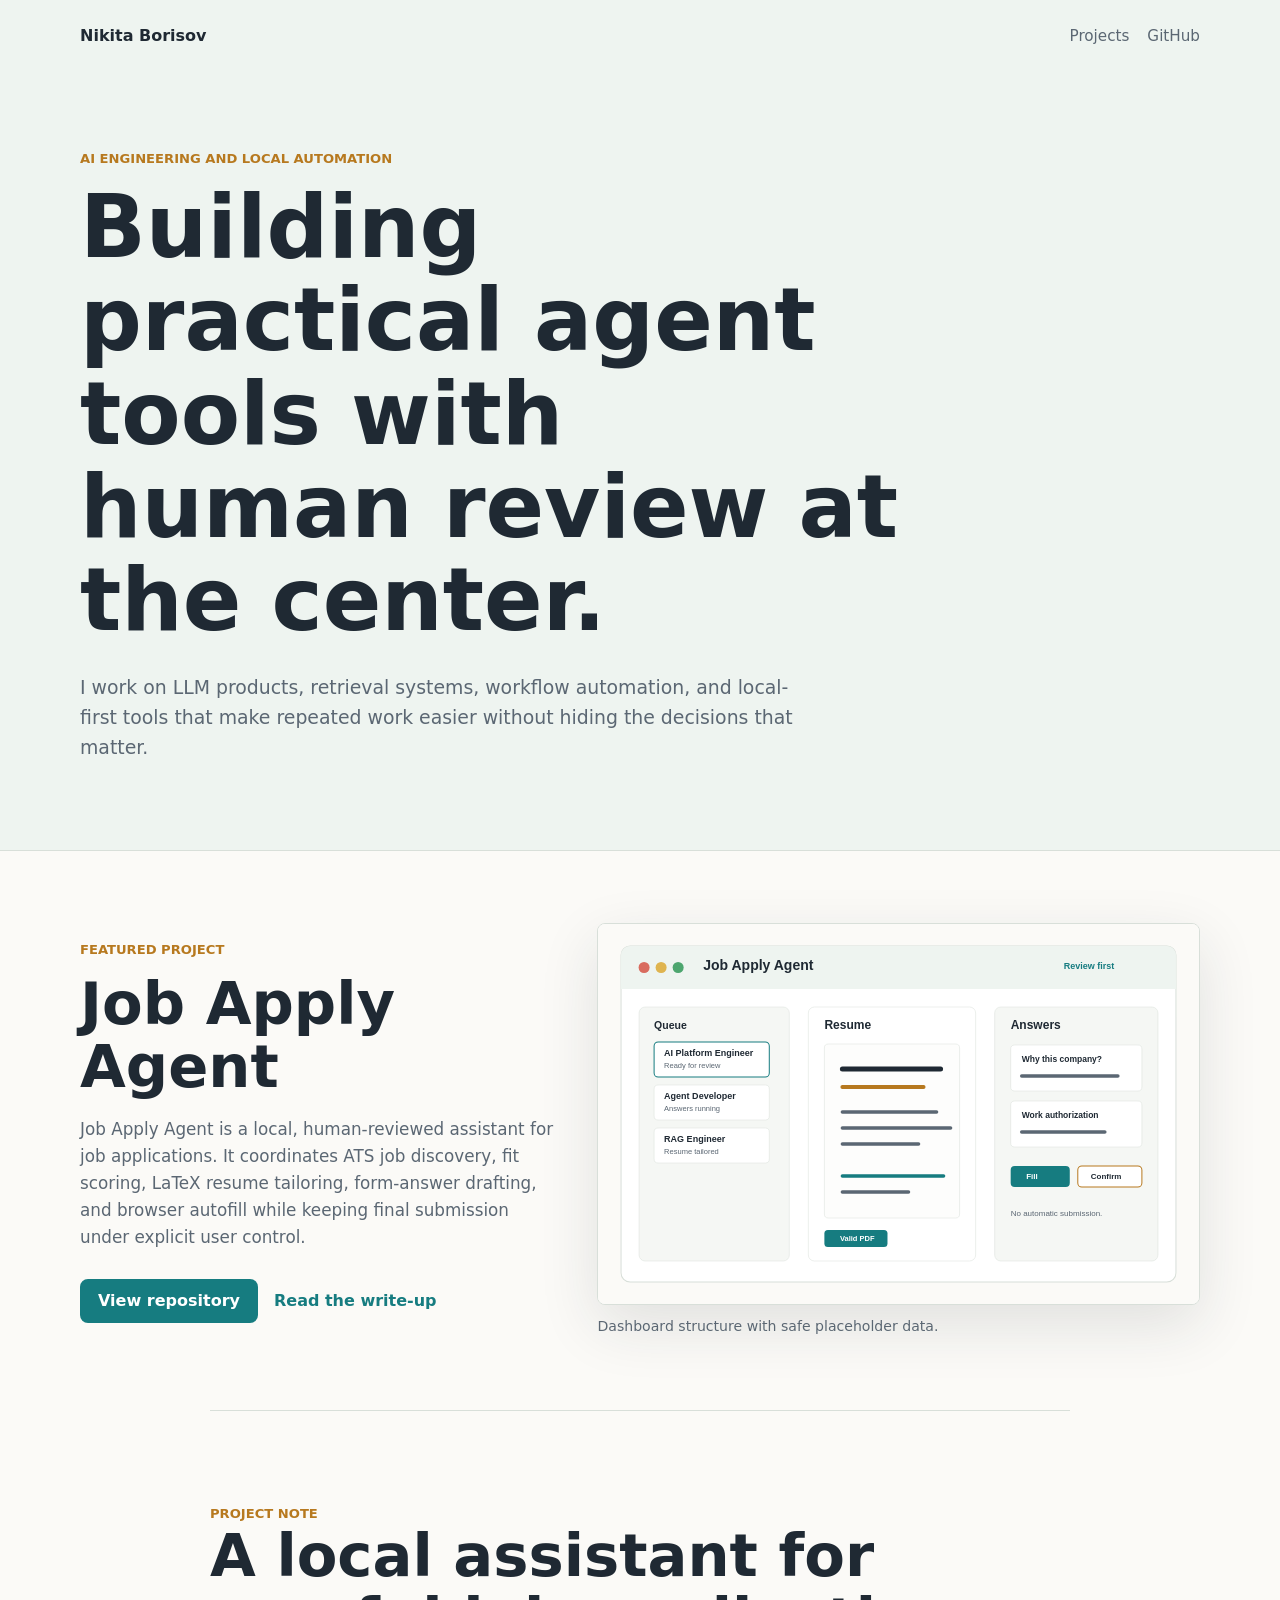
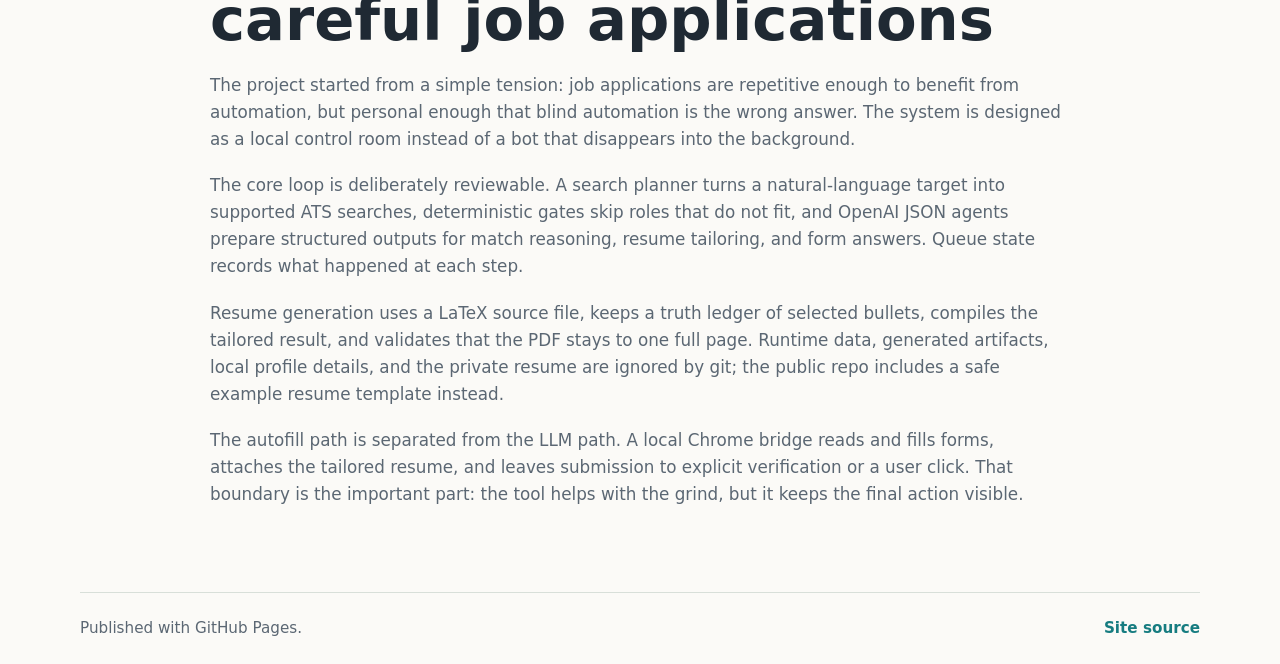
==== index.html @ 4c749dfc "Publish personal site" ====
<!doctype html>
<html lang="en">
  <head>
    <meta charset="utf-8">
    <meta name="viewport" content="width=device-width, initial-scale=1">
    <title>Nikita Borisov</title>
    <meta name="description" content="Nikita Borisov's personal site and project notes.">
    <link rel="stylesheet" href="styles.css">
  </head>
  <body>
    <header class="site-header">
      <nav class="nav" aria-label="Primary navigation">
        <a class="brand" href="/">Nikita Borisov</a>
        <div class="nav-links">
          <a href="#projects">Projects</a>
          <a href="https://github.com/nikitab724">GitHub</a>
        </div>
      </nav>
      <div class="intro">
        <p class="eyebrow">AI engineering and local automation</p>
        <h1>Building practical agent tools with human review at the center.</h1>
        <p class="intro-copy">
          I work on LLM products, retrieval systems, workflow automation, and
          local-first tools that make repeated work easier without hiding the
          decisions that matter.
        </p>
      </div>
    </header>

    <main>
      <section id="projects" class="project-feature" aria-labelledby="job-agent-title">
        <div class="feature-copy">
          <p class="eyebrow">Featured project</p>
          <h2 id="job-agent-title">Job Apply Agent</h2>
          <p>
            Job Apply Agent is a local, human-reviewed assistant for job
            applications. It coordinates ATS job discovery, fit scoring,
            LaTeX resume tailoring, form-answer drafting, and browser autofill
            while keeping final submission under explicit user control.
          </p>
          <div class="actions">
            <a class="button" href="https://github.com/nikitab724/job-apply-agent">View repository</a>
            <a class="text-link" href="#job-apply-agent-writeup">Read the write-up</a>
          </div>
        </div>
        <figure class="project-visual">
          <img src="assets/job-apply-agent-dashboard.svg" alt="Dashboard mockup showing a job queue, resume status, and review controls.">
          <figcaption>Dashboard structure with safe placeholder data.</figcaption>
        </figure>
      </section>

      <article id="job-apply-agent-writeup" class="writeup" aria-labelledby="writeup-title">
        <p class="eyebrow">Project note</p>
        <h2 id="writeup-title">A local assistant for careful job applications</h2>
        <p>
          The project started from a simple tension: job applications are
          repetitive enough to benefit from automation, but personal enough
          that blind automation is the wrong answer. The system is designed as
          a local control room instead of a bot that disappears into the
          background.
        </p>
        <p>
          The core loop is deliberately reviewable. A search planner turns a
          natural-language target into supported ATS searches, deterministic
          gates skip roles that do not fit, and OpenAI JSON agents prepare
          structured outputs for match reasoning, resume tailoring, and form
          answers. Queue state records what happened at each step.
        </p>
        <p>
          Resume generation uses a LaTeX source file, keeps a truth ledger of
          selected bullets, compiles the tailored result, and validates that the
          PDF stays to one full page. Runtime data, generated artifacts, local
          profile details, and the private resume are ignored by git; the public
          repo includes a safe example resume template instead.
        </p>
        <p>
          The autofill path is separated from the LLM path. A local Chrome
          bridge reads and fills forms, attaches the tailored resume, and leaves
          submission to explicit verification or a user click. That boundary is
          the important part: the tool helps with the grind, but it keeps the
          final action visible.
        </p>
      </article>
    </main>

    <footer class="footer">
      <span>Published with GitHub Pages.</span>
      <a href="https://github.com/nikitab724/nikitab724.github.io">Site source</a>
    </footer>
  </body>
</html>
---- styles.css ----
:root {
  color-scheme: light;
  --ink: #1f2933;
  --muted: #5b6773;
  --paper: #fbfaf7;
  --band: #eef4f0;
  --line: #d8dfd9;
  --teal: #167c80;
  --teal-dark: #0f5558;
  --gold: #b7791f;
  --white: #ffffff;
}

* {
  box-sizing: border-box;
}

html {
  scroll-behavior: smooth;
}

body {
  margin: 0;
  background: var(--paper);
  color: var(--ink);
  font-family: Inter, ui-sans-serif, system-ui, -apple-system, BlinkMacSystemFont, "Segoe UI", sans-serif;
  line-height: 1.6;
}

a {
  color: inherit;
}

.site-header {
  background: var(--band);
  border-bottom: 1px solid var(--line);
}

.nav {
  width: min(1120px, calc(100% - 32px));
  margin: 0 auto;
  min-height: 72px;
  display: flex;
  align-items: center;
  justify-content: space-between;
  gap: 20px;
}

.brand {
  font-weight: 800;
  text-decoration: none;
  font-size: 1rem;
}

.nav-links {
  display: flex;
  align-items: center;
  gap: 18px;
  color: var(--muted);
  font-size: 0.95rem;
}

.nav-links a {
  text-decoration: none;
}

.nav-links a:hover,
.text-link:hover {
  color: var(--teal-dark);
}

.intro {
  width: min(1120px, calc(100% - 32px));
  margin: 0 auto;
  padding: 76px 0 88px;
}

.eyebrow {
  margin: 0 0 12px;
  color: var(--gold);
  font-size: 0.82rem;
  font-weight: 800;
  text-transform: uppercase;
}

h1,
h2 {
  margin: 0;
  line-height: 1.08;
}

h1 {
  max-width: 840px;
  font-size: clamp(2.3rem, 8vw, 5.4rem);
  font-weight: 850;
}

h2 {
  font-size: clamp(2rem, 5vw, 3.7rem);
}

.intro-copy {
  max-width: 720px;
  margin: 24px 0 0;
  color: var(--muted);
  font-size: 1.18rem;
}

.project-feature {
  width: min(1120px, calc(100% - 32px));
  margin: 0 auto;
  padding: 72px 0;
  display: grid;
  grid-template-columns: minmax(0, 0.88fr) minmax(340px, 1.12fr);
  gap: 44px;
  align-items: center;
}

.feature-copy p:not(.eyebrow),
.writeup p:not(.eyebrow) {
  color: var(--muted);
  font-size: 1.05rem;
}

.actions {
  display: flex;
  align-items: center;
  flex-wrap: wrap;
  gap: 16px;
  margin-top: 28px;
}

.button {
  display: inline-flex;
  align-items: center;
  justify-content: center;
  min-height: 44px;
  padding: 0 18px;
  border-radius: 8px;
  background: var(--teal);
  color: var(--white);
  font-weight: 800;
  text-decoration: none;
}

.button:hover {
  background: var(--teal-dark);
}

.text-link {
  color: var(--teal);
  font-weight: 800;
  text-decoration: none;
}

.project-visual {
  margin: 0;
}

.project-visual img {
  display: block;
  width: 100%;
  height: auto;
  border: 1px solid var(--line);
  border-radius: 8px;
  background: var(--white);
  box-shadow: 0 20px 60px rgba(31, 41, 51, 0.12);
}

figcaption {
  margin-top: 10px;
  color: var(--muted);
  font-size: 0.88rem;
}

.writeup {
  border-top: 1px solid var(--line);
  width: min(860px, calc(100% - 32px));
  margin: 0 auto;
  padding: 72px 0 84px;
}

.writeup p {
  margin: 20px 0 0;
}

.footer {
  border-top: 1px solid var(--line);
  width: min(1120px, calc(100% - 32px));
  min-height: 72px;
  margin: 0 auto;
  display: flex;
  align-items: center;
  justify-content: space-between;
  gap: 18px;
  color: var(--muted);
  font-size: 0.95rem;
}

.footer a {
  color: var(--teal);
  font-weight: 800;
  text-decoration: none;
}

@media (max-width: 780px) {
  .nav,
  .footer {
    align-items: flex-start;
    flex-direction: column;
    justify-content: center;
  }

  .nav {
    padding: 16px 0;
  }

  .intro {
    padding: 48px 0 58px;
  }

  .project-feature {
    grid-template-columns: 1fr;
    padding: 52px 0;
  }
}
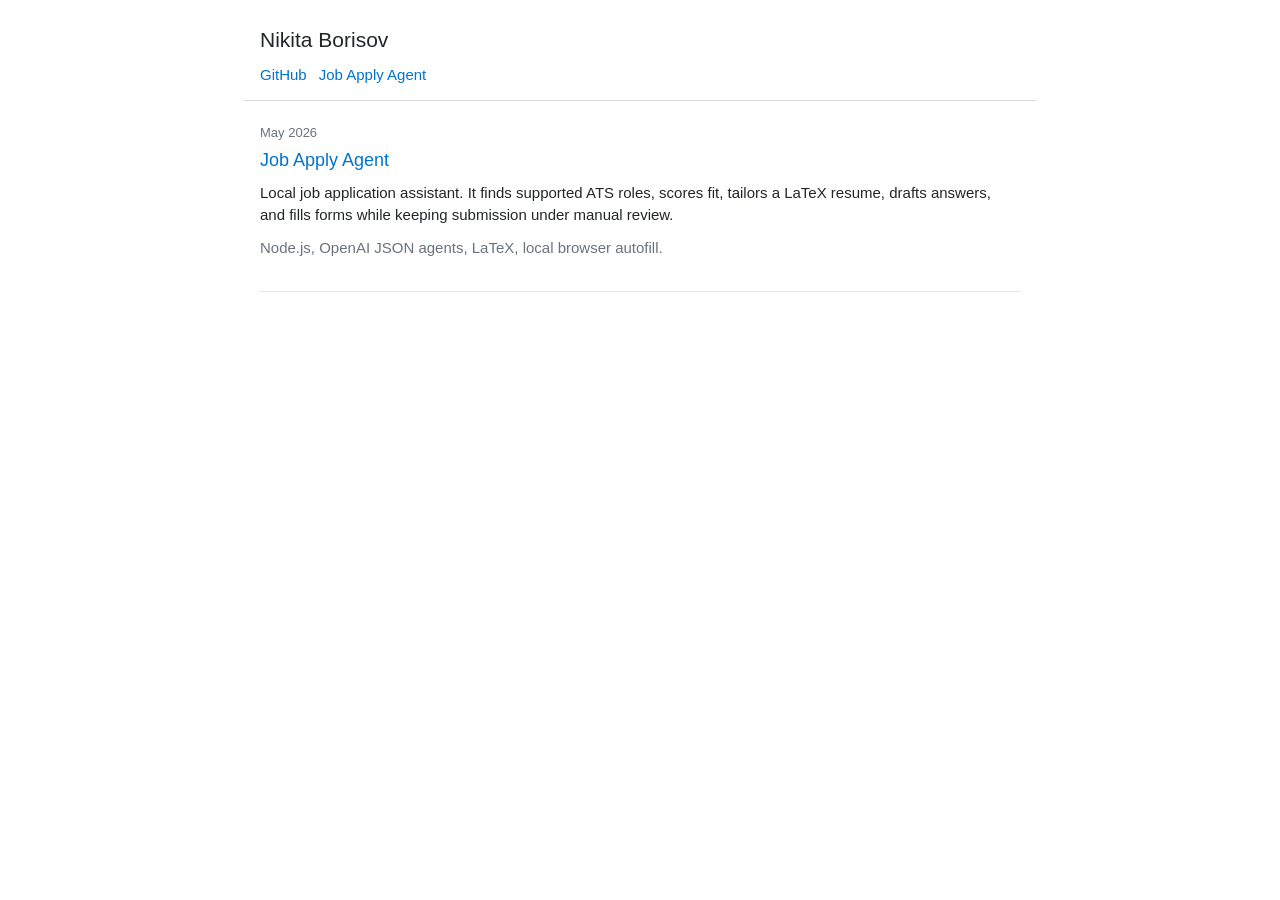
==== commit 79d0650d: "Simplify personal site" ====
--- a/index.html
+++ b/index.html
@@ -4,88 +4,29 @@
     <meta charset="utf-8">
     <meta name="viewport" content="width=device-width, initial-scale=1">
     <title>Nikita Borisov</title>
-    <meta name="description" content="Nikita Borisov's personal site and project notes.">
+    <meta name="description" content="Nikita Borisov's project notes.">
     <link rel="stylesheet" href="styles.css">
   </head>
   <body>
-    <header class="site-header">
-      <nav class="nav" aria-label="Primary navigation">
-        <a class="brand" href="/">Nikita Borisov</a>
-        <div class="nav-links">
-          <a href="#projects">Projects</a>
-          <a href="https://github.com/nikitab724">GitHub</a>
-        </div>
+    <header>
+      <h1>Nikita Borisov</h1>
+      <nav>
+        <a href="https://github.com/nikitab724">GitHub</a>
+        <a href="https://github.com/nikitab724/job-apply-agent">Job Apply Agent</a>
       </nav>
-      <div class="intro">
-        <p class="eyebrow">AI engineering and local automation</p>
-        <h1>Building practical agent tools with human review at the center.</h1>
-        <p class="intro-copy">
-          I work on LLM products, retrieval systems, workflow automation, and
-          local-first tools that make repeated work easier without hiding the
-          decisions that matter.
-        </p>
-      </div>
     </header>
 
     <main>
-      <section id="projects" class="project-feature" aria-labelledby="job-agent-title">
-        <div class="feature-copy">
-          <p class="eyebrow">Featured project</p>
-          <h2 id="job-agent-title">Job Apply Agent</h2>
-          <p>
-            Job Apply Agent is a local, human-reviewed assistant for job
-            applications. It coordinates ATS job discovery, fit scoring,
-            LaTeX resume tailoring, form-answer drafting, and browser autofill
-            while keeping final submission under explicit user control.
-          </p>
-          <div class="actions">
-            <a class="button" href="https://github.com/nikitab724/job-apply-agent">View repository</a>
-            <a class="text-link" href="#job-apply-agent-writeup">Read the write-up</a>
-          </div>
-        </div>
-        <figure class="project-visual">
-          <img src="assets/job-apply-agent-dashboard.svg" alt="Dashboard mockup showing a job queue, resume status, and review controls.">
-          <figcaption>Dashboard structure with safe placeholder data.</figcaption>
-        </figure>
-      </section>
-
-      <article id="job-apply-agent-writeup" class="writeup" aria-labelledby="writeup-title">
-        <p class="eyebrow">Project note</p>
-        <h2 id="writeup-title">A local assistant for careful job applications</h2>
+      <article>
+        <p class="date">May 2026</p>
+        <h2><a href="https://github.com/nikitab724/job-apply-agent">Job Apply Agent</a></h2>
         <p>
-          The project started from a simple tension: job applications are
-          repetitive enough to benefit from automation, but personal enough
-          that blind automation is the wrong answer. The system is designed as
-          a local control room instead of a bot that disappears into the
-          background.
+          Local job application assistant. It finds supported ATS roles, scores
+          fit, tailors a LaTeX resume, drafts answers, and fills forms while
+          keeping submission under manual review.
         </p>
-        <p>
-          The core loop is deliberately reviewable. A search planner turns a
-          natural-language target into supported ATS searches, deterministic
-          gates skip roles that do not fit, and OpenAI JSON agents prepare
-          structured outputs for match reasoning, resume tailoring, and form
-          answers. Queue state records what happened at each step.
-        </p>
-        <p>
-          Resume generation uses a LaTeX source file, keeps a truth ledger of
-          selected bullets, compiles the tailored result, and validates that the
-          PDF stays to one full page. Runtime data, generated artifacts, local
-          profile details, and the private resume are ignored by git; the public
-          repo includes a safe example resume template instead.
-        </p>
-        <p>
-          The autofill path is separated from the LLM path. A local Chrome
-          bridge reads and fills forms, attaches the tailored resume, and leaves
-          submission to explicit verification or a user click. That boundary is
-          the important part: the tool helps with the grind, but it keeps the
-          final action visible.
-        </p>
+        <p class="meta">Node.js, OpenAI JSON agents, LaTeX, local browser autofill.</p>
       </article>
     </main>
-
-    <footer class="footer">
-      <span>Published with GitHub Pages.</span>
-      <a href="https://github.com/nikitab724/nikitab724.github.io">Site source</a>
-    </footer>
   </body>
 </html>
--- a/styles.css
+++ b/styles.css
@@ -1,226 +1,67 @@
-:root {
-  color-scheme: light;
-  --ink: #1f2933;
-  --muted: #5b6773;
-  --paper: #fbfaf7;
-  --band: #eef4f0;
-  --line: #d8dfd9;
-  --teal: #167c80;
-  --teal-dark: #0f5558;
-  --gold: #b7791f;
-  --white: #ffffff;
+body {
+  margin: 0;
+  background: #fff;
+  color: #232629;
+  font-family: Arial, "Helvetica Neue", sans-serif;
+  font-size: 15px;
+  line-height: 1.5;
 }
 
-* {
-  box-sizing: border-box;
+header,
+main {
+  max-width: 760px;
+  margin: 0 auto;
+  padding: 0 16px;
 }
 
-html {
-  scroll-behavior: smooth;
+header {
+  padding-top: 24px;
+  padding-bottom: 14px;
+  border-bottom: 1px solid #d6d9dc;
 }
 
-body {
-  margin: 0;
-  background: var(--paper);
-  color: var(--ink);
-  font-family: Inter, ui-sans-serif, system-ui, -apple-system, BlinkMacSystemFont, "Segoe UI", sans-serif;
-  line-height: 1.6;
+h1 {
+  margin: 0 0 8px;
+  font-size: 21px;
+  font-weight: 400;
+}
+
+nav {
+  display: flex;
+  gap: 12px;
 }
 
 a {
-  color: inherit;
-}
-
-.site-header {
-  background: var(--band);
-  border-bottom: 1px solid var(--line);
-}
-
-.nav {
-  width: min(1120px, calc(100% - 32px));
-  margin: 0 auto;
-  min-height: 72px;
-  display: flex;
-  align-items: center;
-  justify-content: space-between;
-  gap: 20px;
-}
-
-.brand {
-  font-weight: 800;
-  text-decoration: none;
-  font-size: 1rem;
-}
-
-.nav-links {
-  display: flex;
-  align-items: center;
-  gap: 18px;
-  color: var(--muted);
-  font-size: 0.95rem;
-}
-
-.nav-links a {
+  color: #0074cc;
   text-decoration: none;
 }
 
-.nav-links a:hover,
-.text-link:hover {
-  color: var(--teal-dark);
+a:hover {
+  color: #0a95ff;
+  text-decoration: underline;
 }
 
-.intro {
-  width: min(1120px, calc(100% - 32px));
-  margin: 0 auto;
-  padding: 76px 0 88px;
+article {
+  padding: 22px 0;
+  border-bottom: 1px solid #e3e6e8;
 }
 
-.eyebrow {
-  margin: 0 0 12px;
-  color: var(--gold);
-  font-size: 0.82rem;
-  font-weight: 800;
-  text-transform: uppercase;
+.date,
+.meta {
+  color: #6a737c;
 }
 
-h1,
-h2 {
-  margin: 0;
-  line-height: 1.08;
-}
-
-h1 {
-  max-width: 840px;
-  font-size: clamp(2.3rem, 8vw, 5.4rem);
-  font-weight: 850;
+.date {
+  margin: 0 0 4px;
+  font-size: 13px;
 }
 
 h2 {
-  font-size: clamp(2rem, 5vw, 3.7rem);
+  margin: 0 0 8px;
+  font-size: 18px;
+  font-weight: 400;
 }
 
-.intro-copy {
-  max-width: 720px;
-  margin: 24px 0 0;
-  color: var(--muted);
-  font-size: 1.18rem;
+p {
+  margin: 0 0 10px;
 }
-
-.project-feature {
-  width: min(1120px, calc(100% - 32px));
-  margin: 0 auto;
-  padding: 72px 0;
-  display: grid;
-  grid-template-columns: minmax(0, 0.88fr) minmax(340px, 1.12fr);
-  gap: 44px;
-  align-items: center;
-}
-
-.feature-copy p:not(.eyebrow),
-.writeup p:not(.eyebrow) {
-  color: var(--muted);
-  font-size: 1.05rem;
-}
-
-.actions {
-  display: flex;
-  align-items: center;
-  flex-wrap: wrap;
-  gap: 16px;
-  margin-top: 28px;
-}
-
-.button {
-  display: inline-flex;
-  align-items: center;
-  justify-content: center;
-  min-height: 44px;
-  padding: 0 18px;
-  border-radius: 8px;
-  background: var(--teal);
-  color: var(--white);
-  font-weight: 800;
-  text-decoration: none;
-}
-
-.button:hover {
-  background: var(--teal-dark);
-}
-
-.text-link {
-  color: var(--teal);
-  font-weight: 800;
-  text-decoration: none;
-}
-
-.project-visual {
-  margin: 0;
-}
-
-.project-visual img {
-  display: block;
-  width: 100%;
-  height: auto;
-  border: 1px solid var(--line);
-  border-radius: 8px;
-  background: var(--white);
-  box-shadow: 0 20px 60px rgba(31, 41, 51, 0.12);
-}
-
-figcaption {
-  margin-top: 10px;
-  color: var(--muted);
-  font-size: 0.88rem;
-}
-
-.writeup {
-  border-top: 1px solid var(--line);
-  width: min(860px, calc(100% - 32px));
-  margin: 0 auto;
-  padding: 72px 0 84px;
-}
-
-.writeup p {
-  margin: 20px 0 0;
-}
-
-.footer {
-  border-top: 1px solid var(--line);
-  width: min(1120px, calc(100% - 32px));
-  min-height: 72px;
-  margin: 0 auto;
-  display: flex;
-  align-items: center;
-  justify-content: space-between;
-  gap: 18px;
-  color: var(--muted);
-  font-size: 0.95rem;
-}
-
-.footer a {
-  color: var(--teal);
-  font-weight: 800;
-  text-decoration: none;
-}
-
-@media (max-width: 780px) {
-  .nav,
-  .footer {
-    align-items: flex-start;
-    flex-direction: column;
-    justify-content: center;
-  }
-
-  .nav {
-    padding: 16px 0;
-  }
-
-  .intro {
-    padding: 48px 0 58px;
-  }
-
-  .project-feature {
-    grid-template-columns: 1fr;
-    padding: 52px 0;
-  }
-}
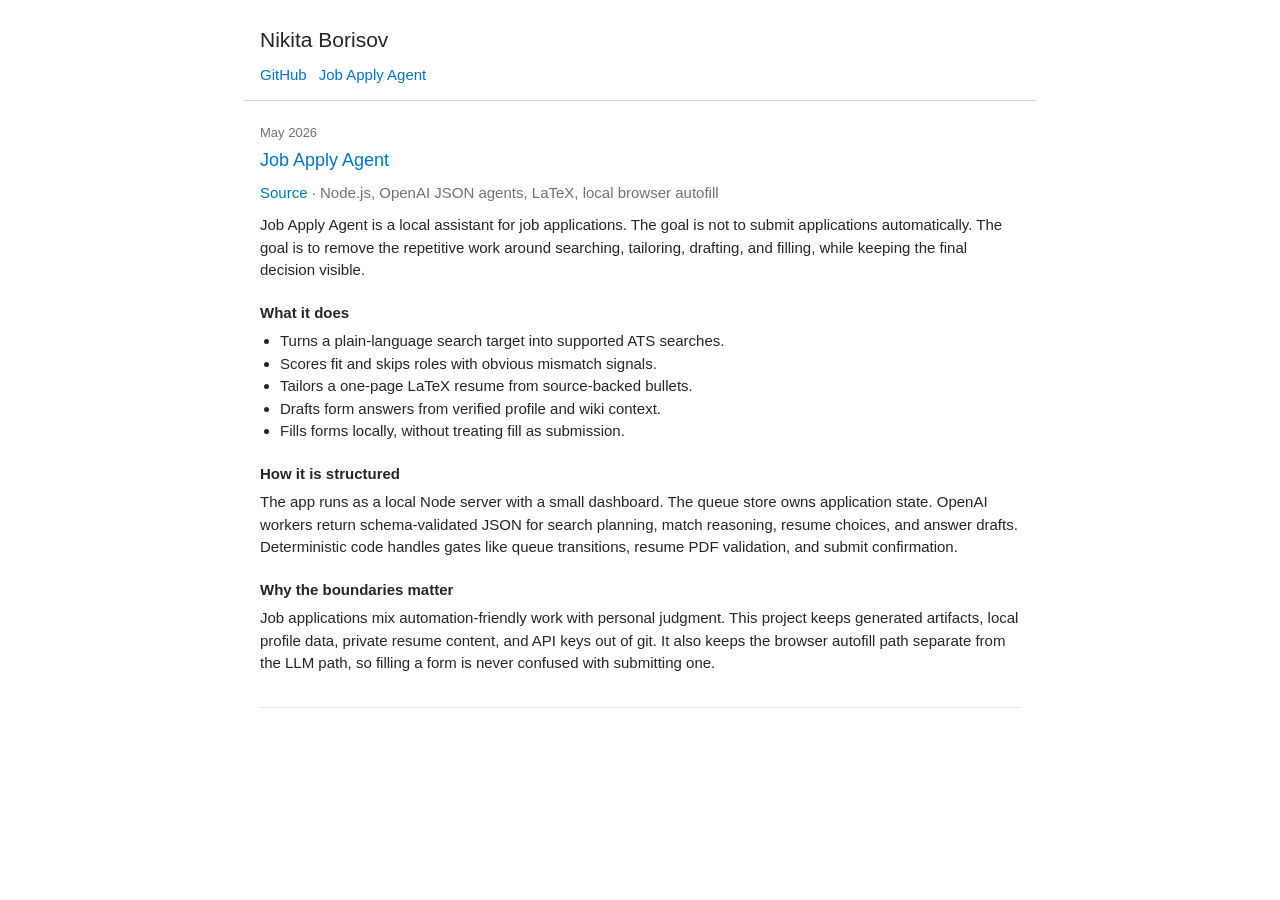
==== commit 64242ad6: "Expand project writeup" ====
--- a/index.html
+++ b/index.html
@@ -20,12 +20,44 @@
       <article>
         <p class="date">May 2026</p>
         <h2><a href="https://github.com/nikitab724/job-apply-agent">Job Apply Agent</a></h2>
+        <p class="meta">
+          <a href="https://github.com/nikitab724/job-apply-agent">Source</a>
+          · Node.js, OpenAI JSON agents, LaTeX, local browser autofill
+        </p>
+
         <p>
-          Local job application assistant. It finds supported ATS roles, scores
-          fit, tailors a LaTeX resume, drafts answers, and fills forms while
-          keeping submission under manual review.
+          Job Apply Agent is a local assistant for job applications. The goal is
+          not to submit applications automatically. The goal is to remove the
+          repetitive work around searching, tailoring, drafting, and filling,
+          while keeping the final decision visible.
         </p>
-        <p class="meta">Node.js, OpenAI JSON agents, LaTeX, local browser autofill.</p>
+
+        <h3>What it does</h3>
+        <ul>
+          <li>Turns a plain-language search target into supported ATS searches.</li>
+          <li>Scores fit and skips roles with obvious mismatch signals.</li>
+          <li>Tailors a one-page LaTeX resume from source-backed bullets.</li>
+          <li>Drafts form answers from verified profile and wiki context.</li>
+          <li>Fills forms locally, without treating fill as submission.</li>
+        </ul>
+
+        <h3>How it is structured</h3>
+        <p>
+          The app runs as a local Node server with a small dashboard. The queue
+          store owns application state. OpenAI workers return schema-validated
+          JSON for search planning, match reasoning, resume choices, and answer
+          drafts. Deterministic code handles gates like queue transitions,
+          resume PDF validation, and submit confirmation.
+        </p>
+
+        <h3>Why the boundaries matter</h3>
+        <p>
+          Job applications mix automation-friendly work with personal judgment.
+          This project keeps generated artifacts, local profile data, private
+          resume content, and API keys out of git. It also keeps the browser
+          autofill path separate from the LLM path, so filling a form is never
+          confused with submitting one.
+        </p>
       </article>
     </main>
   </body>
--- a/styles.css
+++ b/styles.css
@@ -62,6 +62,17 @@
   font-weight: 400;
 }
 
+h3 {
+  margin: 20px 0 6px;
+  font-size: 15px;
+  font-weight: 700;
+}
+
 p {
   margin: 0 0 10px;
 }
+
+ul {
+  margin: 0 0 10px 20px;
+  padding: 0;
+}
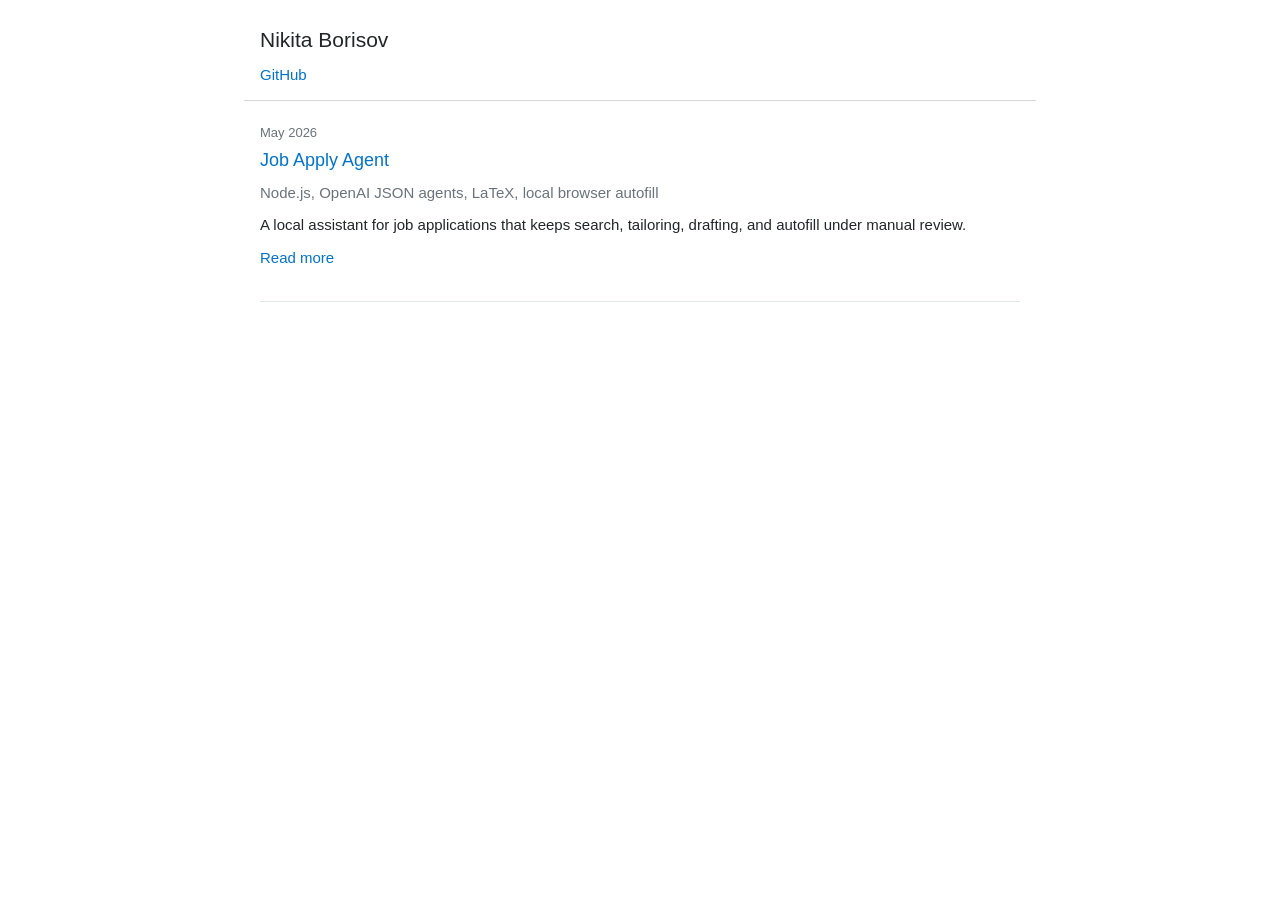
==== commit 64fbb8a4: "Move writeup to project page" ====
--- a/index.html
+++ b/index.html
@@ -12,52 +12,21 @@
       <h1>Nikita Borisov</h1>
       <nav>
         <a href="https://github.com/nikitab724">GitHub</a>
-        <a href="https://github.com/nikitab724/job-apply-agent">Job Apply Agent</a>
       </nav>
     </header>
 
     <main>
-      <article>
+      <article class="post-list-item">
         <p class="date">May 2026</p>
-        <h2><a href="https://github.com/nikitab724/job-apply-agent">Job Apply Agent</a></h2>
+        <h2><a href="job-apply-agent.html">Job Apply Agent</a></h2>
         <p class="meta">
-          <a href="https://github.com/nikitab724/job-apply-agent">Source</a>
-          · Node.js, OpenAI JSON agents, LaTeX, local browser autofill
+          Node.js, OpenAI JSON agents, LaTeX, local browser autofill
         </p>
-
         <p>
-          Job Apply Agent is a local assistant for job applications. The goal is
-          not to submit applications automatically. The goal is to remove the
-          repetitive work around searching, tailoring, drafting, and filling,
-          while keeping the final decision visible.
+          A local assistant for job applications that keeps search, tailoring,
+          drafting, and autofill under manual review.
         </p>
-
-        <h3>What it does</h3>
-        <ul>
-          <li>Turns a plain-language search target into supported ATS searches.</li>
-          <li>Scores fit and skips roles with obvious mismatch signals.</li>
-          <li>Tailors a one-page LaTeX resume from source-backed bullets.</li>
-          <li>Drafts form answers from verified profile and wiki context.</li>
-          <li>Fills forms locally, without treating fill as submission.</li>
-        </ul>
-
-        <h3>How it is structured</h3>
-        <p>
-          The app runs as a local Node server with a small dashboard. The queue
-          store owns application state. OpenAI workers return schema-validated
-          JSON for search planning, match reasoning, resume choices, and answer
-          drafts. Deterministic code handles gates like queue transitions,
-          resume PDF validation, and submit confirmation.
-        </p>
-
-        <h3>Why the boundaries matter</h3>
-        <p>
-          Job applications mix automation-friendly work with personal judgment.
-          This project keeps generated artifacts, local profile data, private
-          resume content, and API keys out of git. It also keeps the browser
-          autofill path separate from the LLM path, so filling a form is never
-          confused with submitting one.
-        </p>
+        <p><a href="job-apply-agent.html">Read more</a></p>
       </article>
     </main>
   </body>
--- a/styles.css
+++ b/styles.css
@@ -26,6 +26,10 @@
   font-weight: 400;
 }
 
+h1 a {
+  color: #232629;
+}
+
 nav {
   display: flex;
   gap: 12px;
@@ -44,6 +48,10 @@
 article {
   padding: 22px 0;
   border-bottom: 1px solid #e3e6e8;
+}
+
+.post-list-item {
+  cursor: default;
 }
 
 .date,
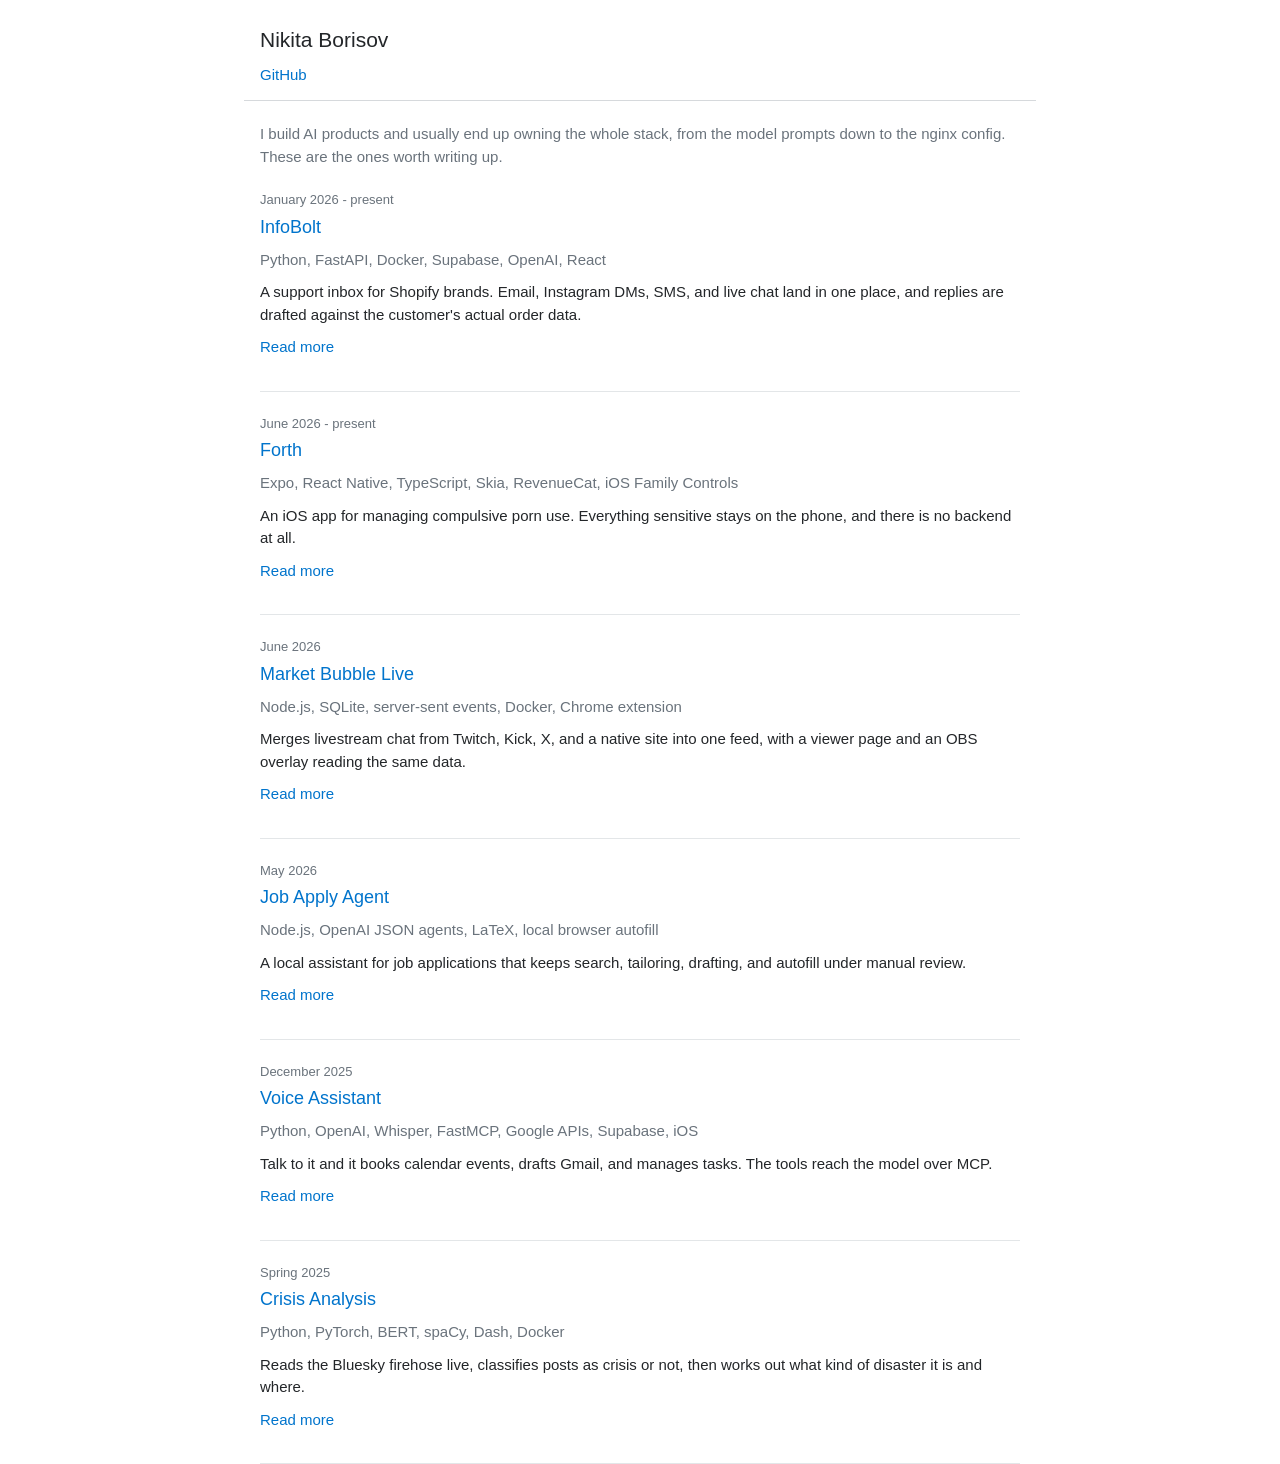
==== commit 52f337bf: "Add write-ups for five more projects Adds InfoBolt, Forth, Market Bubble Live, Voice Assistant, and " ====
--- a/index.html
+++ b/index.html
@@ -16,6 +16,53 @@
     </header>
 
     <main>
+      <p class="intro">
+        I build AI products and usually end up owning the whole stack, from the
+        model prompts down to the nginx config. These are the ones worth
+        writing up.
+      </p>
+
+      <article class="post-list-item">
+        <p class="date">January 2026 - present</p>
+        <h2><a href="infobolt.html">InfoBolt</a></h2>
+        <p class="meta">
+          Python, FastAPI, Docker, Supabase, OpenAI, React
+        </p>
+        <p>
+          A support inbox for Shopify brands. Email, Instagram DMs, SMS, and
+          live chat land in one place, and replies are drafted against the
+          customer's actual order data.
+        </p>
+        <p><a href="infobolt.html">Read more</a></p>
+      </article>
+
+      <article class="post-list-item">
+        <p class="date">June 2026 - present</p>
+        <h2><a href="forth.html">Forth</a></h2>
+        <p class="meta">
+          Expo, React Native, TypeScript, Skia, RevenueCat, iOS Family Controls
+        </p>
+        <p>
+          An iOS app for managing compulsive porn use. Everything sensitive
+          stays on the phone, and there is no backend at all.
+        </p>
+        <p><a href="forth.html">Read more</a></p>
+      </article>
+
+      <article class="post-list-item">
+        <p class="date">June 2026</p>
+        <h2><a href="market-bubble-live.html">Market Bubble Live</a></h2>
+        <p class="meta">
+          Node.js, SQLite, server-sent events, Docker, Chrome extension
+        </p>
+        <p>
+          Merges livestream chat from Twitch, Kick, X, and a native site into
+          one feed, with a viewer page and an OBS overlay reading the same
+          data.
+        </p>
+        <p><a href="market-bubble-live.html">Read more</a></p>
+      </article>
+
       <article class="post-list-item">
         <p class="date">May 2026</p>
         <h2><a href="job-apply-agent.html">Job Apply Agent</a></h2>
@@ -28,6 +75,32 @@
         </p>
         <p><a href="job-apply-agent.html">Read more</a></p>
       </article>
+
+      <article class="post-list-item">
+        <p class="date">December 2025</p>
+        <h2><a href="voice-assistant.html">Voice Assistant</a></h2>
+        <p class="meta">
+          Python, OpenAI, Whisper, FastMCP, Google APIs, Supabase, iOS
+        </p>
+        <p>
+          Talk to it and it books calendar events, drafts Gmail, and manages
+          tasks. The tools reach the model over MCP.
+        </p>
+        <p><a href="voice-assistant.html">Read more</a></p>
+      </article>
+
+      <article class="post-list-item">
+        <p class="date">Spring 2025</p>
+        <h2><a href="crisis-analysis.html">Crisis Analysis</a></h2>
+        <p class="meta">
+          Python, PyTorch, BERT, spaCy, Dash, Docker
+        </p>
+        <p>
+          Reads the Bluesky firehose live, classifies posts as crisis or not,
+          then works out what kind of disaster it is and where.
+        </p>
+        <p><a href="crisis-analysis.html">Read more</a></p>
+      </article>
     </main>
   </body>
 </html>
--- a/styles.css
+++ b/styles.css
@@ -45,6 +45,11 @@
   text-decoration: underline;
 }
 
+.intro {
+  margin: 22px 0 0;
+  color: #6a737c;
+}
+
 article {
   padding: 22px 0;
   border-bottom: 1px solid #e3e6e8;
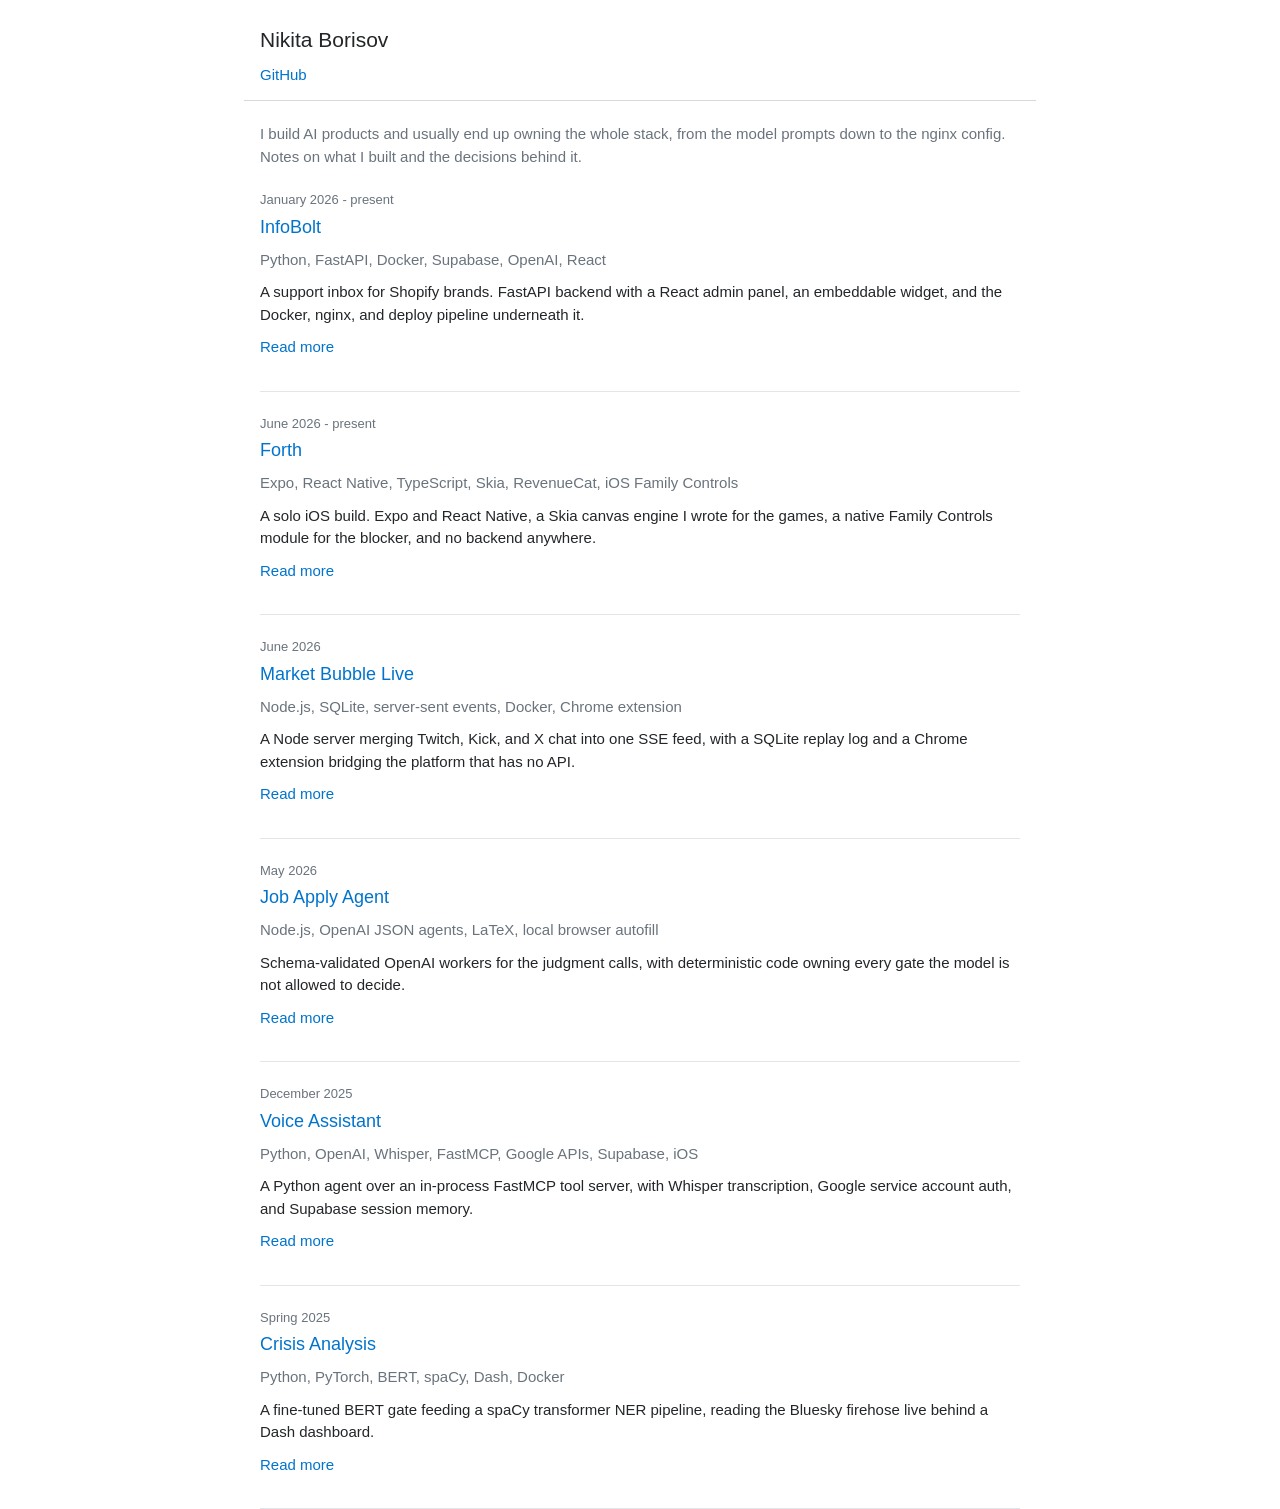
==== commit 1a59049a: "Rewrite project pages around decisions instead of features Every page now leads with the stack and t" ====
--- a/index.html
+++ b/index.html
@@ -18,8 +18,8 @@
     <main>
       <p class="intro">
         I build AI products and usually end up owning the whole stack, from the
-        model prompts down to the nginx config. These are the ones worth
-        writing up.
+        model prompts down to the nginx config. Notes on what I built and the
+        decisions behind it.
       </p>
 
       <article class="post-list-item">
@@ -29,9 +29,9 @@
           Python, FastAPI, Docker, Supabase, OpenAI, React
         </p>
         <p>
-          A support inbox for Shopify brands. Email, Instagram DMs, SMS, and
-          live chat land in one place, and replies are drafted against the
-          customer's actual order data.
+          A support inbox for Shopify brands. FastAPI backend with a React
+          admin panel, an embeddable widget, and the Docker, nginx, and deploy
+          pipeline underneath it.
         </p>
         <p><a href="infobolt.html">Read more</a></p>
       </article>
@@ -43,8 +43,9 @@
           Expo, React Native, TypeScript, Skia, RevenueCat, iOS Family Controls
         </p>
         <p>
-          An iOS app for managing compulsive porn use. Everything sensitive
-          stays on the phone, and there is no backend at all.
+          A solo iOS build. Expo and React Native, a Skia canvas engine I wrote
+          for the games, a native Family Controls module for the blocker, and
+          no backend anywhere.
         </p>
         <p><a href="forth.html">Read more</a></p>
       </article>
@@ -56,9 +57,9 @@
           Node.js, SQLite, server-sent events, Docker, Chrome extension
         </p>
         <p>
-          Merges livestream chat from Twitch, Kick, X, and a native site into
-          one feed, with a viewer page and an OBS overlay reading the same
-          data.
+          A Node server merging Twitch, Kick, and X chat into one SSE feed,
+          with a SQLite replay log and a Chrome extension bridging the platform
+          that has no API.
         </p>
         <p><a href="market-bubble-live.html">Read more</a></p>
       </article>
@@ -70,8 +71,9 @@
           Node.js, OpenAI JSON agents, LaTeX, local browser autofill
         </p>
         <p>
-          A local assistant for job applications that keeps search, tailoring,
-          drafting, and autofill under manual review.
+          Schema-validated OpenAI workers for the judgment calls, with
+          deterministic code owning every gate the model is not allowed to
+          decide.
         </p>
         <p><a href="job-apply-agent.html">Read more</a></p>
       </article>
@@ -83,8 +85,9 @@
           Python, OpenAI, Whisper, FastMCP, Google APIs, Supabase, iOS
         </p>
         <p>
-          Talk to it and it books calendar events, drafts Gmail, and manages
-          tasks. The tools reach the model over MCP.
+          A Python agent over an in-process FastMCP tool server, with Whisper
+          transcription, Google service account auth, and Supabase session
+          memory.
         </p>
         <p><a href="voice-assistant.html">Read more</a></p>
       </article>
@@ -96,8 +99,8 @@
           Python, PyTorch, BERT, spaCy, Dash, Docker
         </p>
         <p>
-          Reads the Bluesky firehose live, classifies posts as crisis or not,
-          then works out what kind of disaster it is and where.
+          A fine-tuned BERT gate feeding a spaCy transformer NER pipeline,
+          reading the Bluesky firehose live behind a Dash dashboard.
         </p>
         <p><a href="crisis-analysis.html">Read more</a></p>
       </article>
